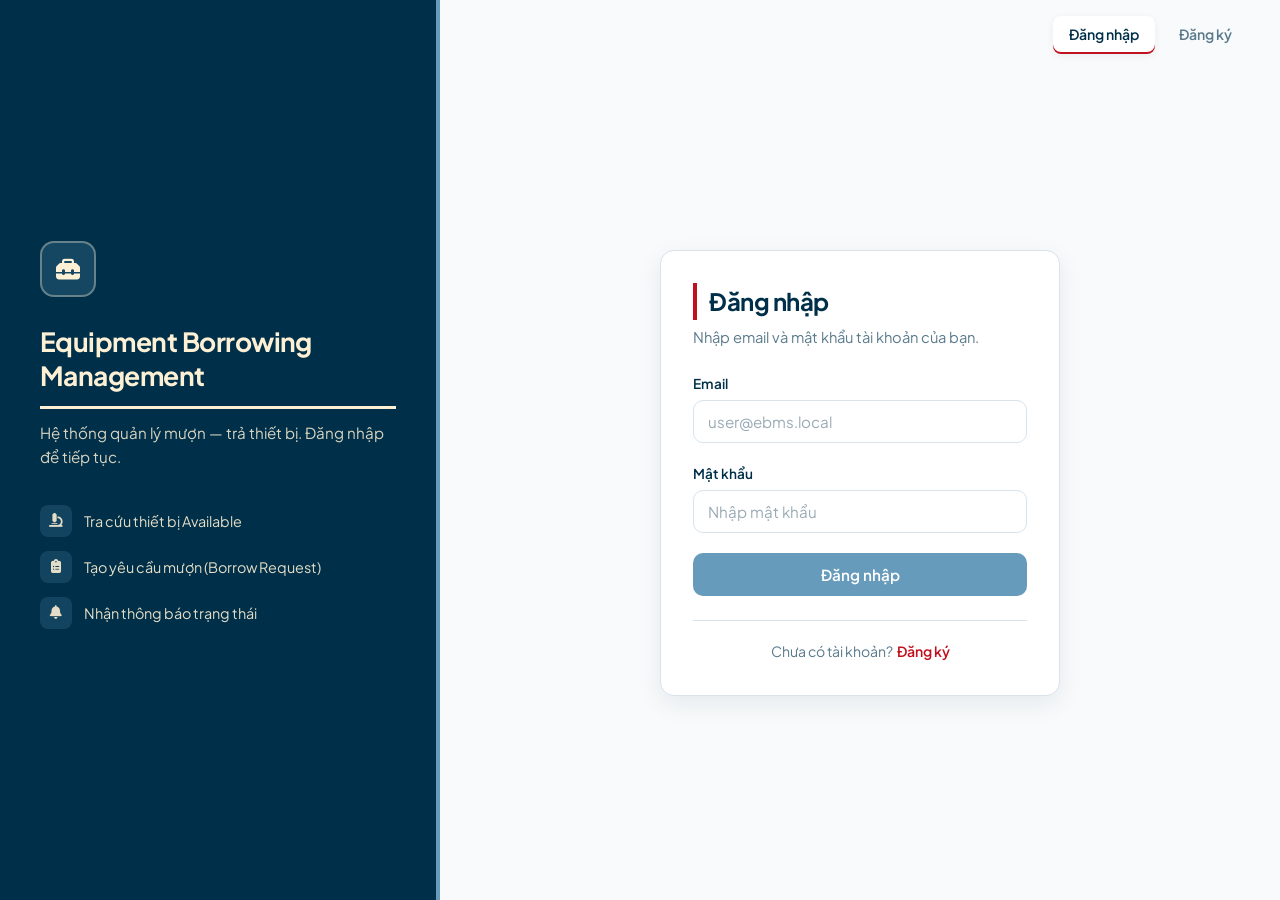
==== client/index.html @ b87f23ee "feat: add vanilla JS client with auth pages and flat UI styling Flows: - Login → JWT in localStorage" ====
<!DOCTYPE html>
<html lang="vi">
<head>
    <meta charset="UTF-8">
    <meta http-equiv="refresh" content="0;url=login.html">
    <title>EBMS</title>
</head>
<body>
    <p>Đang chuyển đến <a href="login.html">Đăng nhập</a>...</p>
</body>
</html>
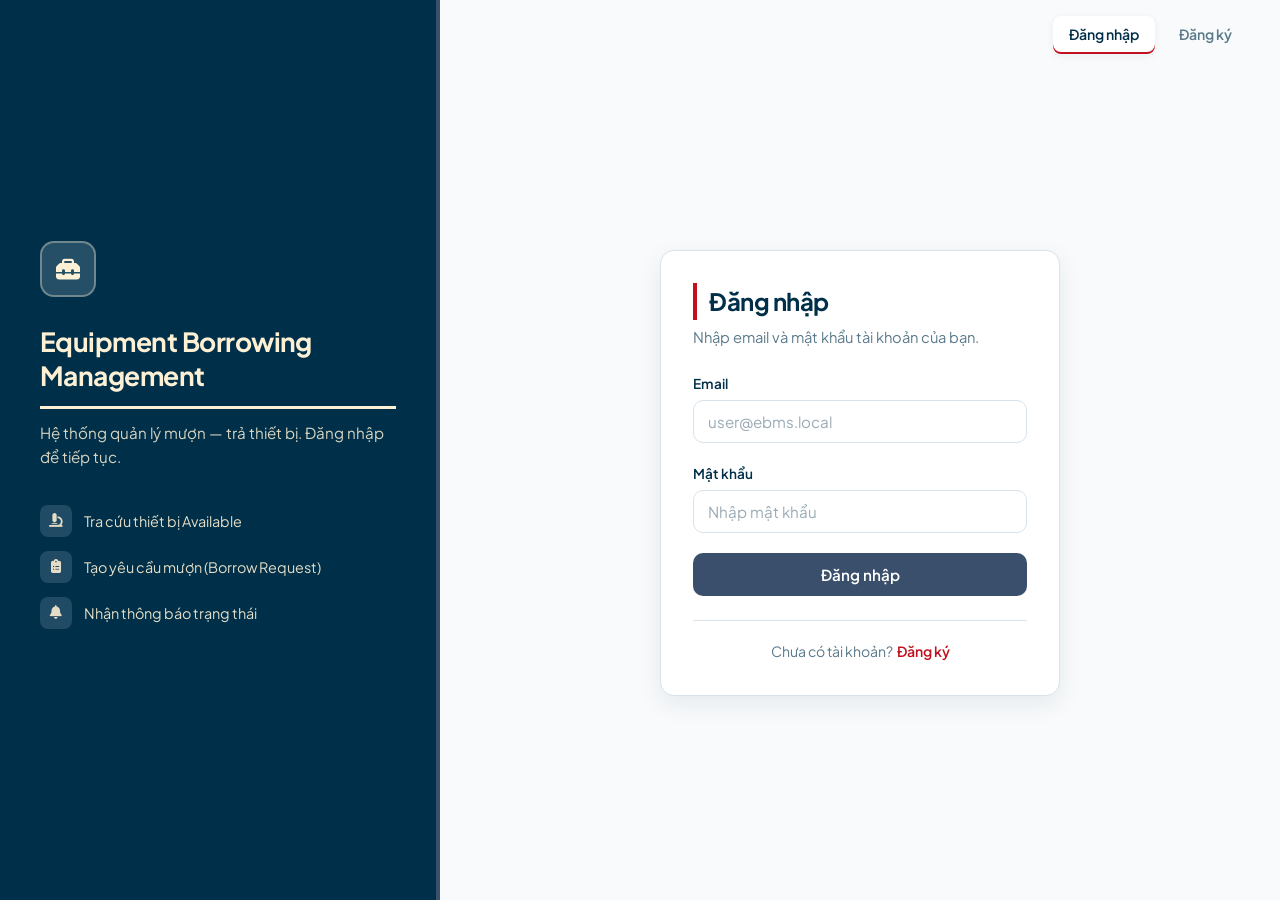
==== commit 37ebc530: "feat: added client interface for the borrowing flow, administration, and details page Finalize HTML/" ====
--- a/client/index.html
+++ b/client/index.html
@@ -2,10 +2,17 @@
 <html lang="vi">
 <head>
     <meta charset="UTF-8">
-    <meta http-equiv="refresh" content="0;url=login.html">
+    <meta http-equiv="refresh" content="0;url=categories.html">
     <title>EBMS</title>
 </head>
 <body>
-    <p>Đang chuyển đến <a href="login.html">Đăng nhập</a>...</p>
+    <p>Đang chuyển đến <a href="categories.html">Categories</a>...</p>
+    <script>
+        if (localStorage.getItem("ebms_auth")) {
+            window.location.href = "categories.html";
+        } else {
+            window.location.href = "login.html";
+        }
+    </script>
 </body>
 </html>
